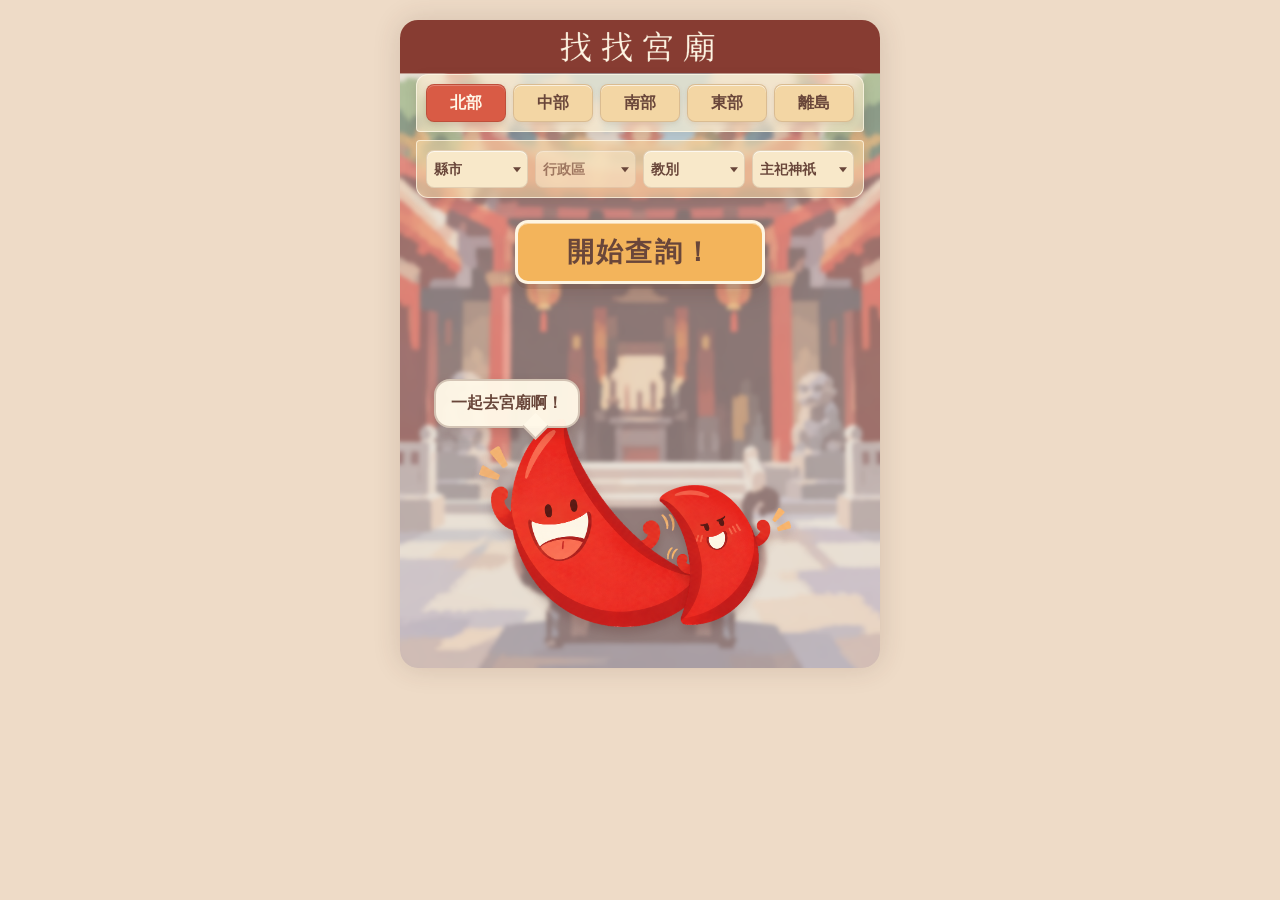
==== temple-search-frontend/index.html @ a74e8eb1 "Add files via upload" ====
<!doctype html>
<html lang="zh-Hant">
<head>
  <meta charset="UTF-8">
  <meta name="viewport" content="width=device-width, initial-scale=1, viewport-fit=cover">
  <meta name="theme-color" content="#8E3E32">
  <title>找找宮廟</title>
  <link rel="stylesheet" href="style.css">
</head>
<body>
  <main class="app" aria-label="宮廟查詢系統">
    <section class="temple-stage">
      <!-- 標題與宮廟已經合併在這張圖片中，圖片會維持原始比例縮放。 -->
      <img
        class="temple-background"
        src="./images/temple-background.png"
        alt="找找宮廟"
      >

      <!-- 篩選介面疊在背景圖上方。 -->
      <form id="searchForm" class="search-panel" novalidate>
        <fieldset class="region-filter">
          <legend class="sr-only">選擇地區</legend>

          <button class="region-button is-selected" type="button" data-region="北部" aria-pressed="true" disabled>北部</button>
          <button class="region-button" type="button" data-region="中部" aria-pressed="false" disabled>中部</button>
          <button class="region-button" type="button" data-region="南部" aria-pressed="false" disabled>南部</button>
          <button class="region-button" type="button" data-region="東部" aria-pressed="false" disabled>東部</button>
          <button class="region-button" type="button" data-region="離島" aria-pressed="false" disabled>離島</button>
        </fieldset>

        <div class="select-filter">
          <label class="select-wrap">
            <span class="sr-only">縣市</span>
            <select id="citySelect" name="city" disabled>
              <option value="">載入中…</option>
            </select>
          </label>

          <label class="select-wrap">
            <span class="sr-only">行政區</span>
            <select id="districtSelect" name="district" disabled>
              <option value="">行政區</option>
            </select>
          </label>

          <label class="select-wrap">
            <span class="sr-only">教別</span>
            <select id="religionSelect" name="religion" disabled>
              <option value="">載入中…</option>
            </select>
          </label>

          <label class="select-wrap">
            <span class="sr-only">主祀神祇</span>
            <select id="deitySelect" name="deity" disabled>
              <option value="">載入中…</option>
            </select>
          </label>
        </div>

        <button id="searchButton" class="search-button" type="submit" disabled>
          <span class="search-button__label">開始查詢！</span>
          <span class="search-button__loading" aria-hidden="true">查詢中…</span>
        </button>
      </form>

      <!-- 第一次後端回傳：符合條件的宮廟清單。 -->
      <section
        id="resultsPanel"
        class="overlay-panel"
        aria-labelledby="resultsTitle"
        hidden
      >
        <button
          id="closeResultsButton"
          class="overlay-close"
          type="button"
          aria-label="關閉查詢結果"
        >
          ×
        </button>

        <div class="overlay-scroll">
          <header class="overlay-heading">
            <h2 id="resultsTitle">查詢結果</h2>
            <p id="resultCount">正在取得符合條件的宮廟…</p>
          </header>

          <div id="resultList" class="result-list"></div>
        </div>
      </section>

      <!-- 第二次後端回傳：使用者選定宮廟的詳細資料。 -->
      <section
        id="detailPanel"
        class="overlay-panel"
        aria-labelledby="detailName"
        hidden
      >
        <button
          id="closeDetailButton"
          class="overlay-close"
          type="button"
          aria-label="返回查詢結果"
        >
          ×
        </button>

        <div class="overlay-scroll">
          <header class="overlay-heading detail-heading">
            <h2 id="detailName">宮廟名稱</h2>
          </header>

          <dl class="detail-list">
            <div>
              <dt>教別／神祇</dt>
              <dd id="detailReligionDeity">—</dd>
            </div>

            <div>
              <dt>位置</dt>
              <dd id="detailAddress">—</dd>
            </div>

            <div>
              <dt>電話</dt>
              <dd id="detailPhone">—</dd>
            </div>

            <div>
              <dt>宮廟的摘要</dt>
              <dd id="detailSummary" class="detail-summary">—</dd>
            </div>
          </dl>
        </div>
      </section>

      <!-- 對話框會依照 script.js 的 MASCOT_DIALOGUES 輪流出現。 -->
      <div id="mascotLayer" class="mascot-layer">
        <div
          id="leftSpeechBubble"
          class="speech-bubble speech-bubble--left is-speaking"
          role="status"
          aria-live="polite"
        >
          一起去宮廟啊！
        </div>

        <div
          id="rightSpeechBubble"
          class="speech-bubble speech-bubble--right"
          role="status"
          aria-live="polite"
        >
          好啊，走起！
        </div>

        <button
          class="mascot mascot--left"
          type="button"
          data-speaker="left"
          aria-label="左邊吉祥物，點一下播放下一句對話"
        >
          <img src="./images/mascot-left.png" alt="開心揮手的男筊吉祥物">
        </button>

        <button
          class="mascot mascot--right"
          type="button"
          data-speaker="right"
          aria-label="右邊吉祥物，點一下播放下一句對話"
        >
          <img src="./images/mascot-right.png" alt="準備出發的女筊吉祥物">
        </button>
      </div>
    </section>

    <p id="statusMessage" class="status-message" role="status" aria-live="polite"></p>
  </main>

  <!-- 初步篩選資料直接由 JavaScript 載入，不需要先向後端請求。 -->
  <script src="./data/filter-options.js" defer></script>
  <script src="./script.js" defer></script>
</body>
</html>
---- temple-search-frontend/style.css ----
:root {
  --region-bg: #F3D6A4;
  --select-bg: #F8E8C9;
  --text-brown: #69463A;
  --selected-red: #D95B45;
  --cream-white: #FFF8E8;
  --search-orange: #F3B45B;
  --panel-brown: rgba(105, 70, 58, 0.20);
  --shadow: rgba(80, 47, 36, 0.22);
}

* {
  box-sizing: border-box;
}

html,
body {
  margin: 0;
  min-height: 100%;
}

body {
  background: #EEDBC7;
  color: var(--text-brown);
  font-family: "Noto Sans TC", "PingFang TC", "Microsoft JhengHei", sans-serif;
  -webkit-tap-highlight-color: transparent;
}

button,
select {
  font: inherit;
}

button {
  touch-action: manipulation;
}

.app {
  width: min(100%, 480px);
  min-height: 100svh;
  margin: 0 auto;
  overflow: hidden;
  background: #F8E8C9;
  box-shadow: 0 0 28px rgba(76, 45, 35, 0.16);
}

.temple-stage {
  position: relative;
  width: 100%;
  isolation: isolate;
}

.temple-background {
  display: block;
  width: 100%;
  height: auto;
  user-select: none;
  -webkit-user-drag: none;
}

.search-panel {
  position: absolute;
  z-index: 2;
  top: 8.35%;
  left: 3.4%;
  width: 93.2%;
}

.region-filter {
  display: grid;
  grid-template-columns: repeat(5, minmax(0, 1fr));
  gap: clamp(4px, 1.25vw, 7px);
  min-width: 0;
  margin: 0;
  padding: clamp(6px, 1.7vw, 9px);
  border: 1px solid rgba(255, 248, 232, 0.72);
  border-radius: 12px 12px 4px 4px;
  background: rgba(248, 232, 201, 0.60);
  box-shadow: 0 4px 12px var(--panel-brown);
  backdrop-filter: blur(5px);
  -webkit-backdrop-filter: blur(5px);
}

.region-button {
  min-width: 0;
  min-height: 38px;
  padding: 7px 2px;
  border: 1.5px solid rgba(105, 70, 58, 0.18);
  border-radius: 8px;
  background: var(--region-bg);
  color: var(--text-brown);
  box-shadow:
    inset 0 1px 0 rgba(255, 255, 255, 0.65),
    0 2px 5px rgba(105, 70, 58, 0.12);
  font-size: clamp(13px, 3.55vw, 16px);
  font-weight: 700;
  line-height: 1;
  white-space: nowrap;
  cursor: pointer;
  transition: transform 120ms ease, background-color 150ms ease, color 150ms ease;
}

.region-button:active {
  transform: translateY(1px) scale(0.98);
}

.region-button:disabled {
  cursor: wait;
  opacity: 0.64;
}

.region-button.is-selected {
  border-color: rgba(128, 47, 34, 0.30);
  background: var(--selected-red);
  color: var(--cream-white);
  box-shadow:
    inset 0 1px 0 rgba(255, 255, 255, 0.24),
    0 3px 7px rgba(105, 70, 58, 0.22);
}

.region-button:focus-visible,
.select-wrap select:focus-visible,
.search-button:focus-visible {
  outline: 3px solid rgba(217, 91, 69, 0.35);
  outline-offset: 2px;
}

.select-filter {
  display: grid;
  grid-template-columns: repeat(4, minmax(0, 1fr));
  gap: clamp(4px, 1.25vw, 7px);
  min-width: 0;
  margin-top: clamp(5px, 1.4vw, 8px);
  padding: clamp(6px, 1.7vw, 9px);
  border: 1px solid rgba(255, 248, 232, 0.72);
  border-radius: 4px 4px 12px 12px;
  background: rgba(243, 214, 164, 0.58);
  box-shadow: 0 4px 12px var(--panel-brown);
  backdrop-filter: blur(5px);
  -webkit-backdrop-filter: blur(5px);
}

.select-wrap {
  position: relative;
  min-width: 0;
}

.select-wrap::after {
  position: absolute;
  top: 50%;
  right: 7px;
  width: 0;
  height: 0;
  border-top: 5px solid var(--text-brown);
  border-right: 4px solid transparent;
  border-left: 4px solid transparent;
  content: "";
  pointer-events: none;
  transform: translateY(-35%);
}

.select-wrap select {
  width: 100%;
  min-width: 0;
  min-height: 38px;
  padding: 6px 20px 6px 7px;
  border: 1.5px solid rgba(105, 70, 58, 0.16);
  border-radius: 8px;
  appearance: none;
  -webkit-appearance: none;
  overflow: hidden;
  background: var(--select-bg);
  color: var(--text-brown);
  box-shadow: inset 0 1px 0 rgba(255, 255, 255, 0.72);
  font-size: clamp(11px, 3vw, 14px);
  font-weight: 700;
  text-overflow: ellipsis;
  white-space: nowrap;
  cursor: pointer;
}

.select-wrap select:disabled {
  cursor: not-allowed;
  opacity: 0.58;
}

.search-button {
  position: absolute;
  top: calc(100% + clamp(13px, 4vw, 22px));
  left: 50%;
  width: min(58%, 250px);
  min-height: clamp(50px, 14vw, 64px);
  padding: 9px 18px;
  border: 3px solid rgba(255, 248, 232, 0.96);
  border-radius: 13px;
  background: var(--search-orange);
  color: var(--text-brown);
  box-shadow:
    0 5px 0 rgba(105, 70, 58, 0.20),
    0 9px 18px rgba(80, 47, 36, 0.20),
    inset 0 1px 0 rgba(255, 255, 255, 0.48);
  font-size: clamp(20px, 5.7vw, 27px);
  font-weight: 900;
  letter-spacing: 0.08em;
  white-space: nowrap;
  cursor: pointer;
  transform: translateX(-50%);
  transition: transform 120ms ease, filter 150ms ease, box-shadow 120ms ease;
}

.search-button:active {
  box-shadow:
    0 2px 0 rgba(105, 70, 58, 0.20),
    0 5px 10px rgba(80, 47, 36, 0.18);
  transform: translate(-50%, 3px);
}

.search-button:disabled {
  cursor: wait;
  filter: saturate(0.72);
}

.search-button__loading {
  display: none;
}

.search-button.is-loading .search-button__label {
  display: none;
}

.search-button.is-loading .search-button__loading {
  display: inline;
}

.mascot-layer {
  position: absolute;
  z-index: 3;
  inset: 0;
  pointer-events: none;
}

[hidden] {
  display: none !important;
}

.overlay-panel {
  position: absolute;
  z-index: 5;
  top: 27.5%;
  right: 3.5%;
  bottom: 2.8%;
  left: 3.5%;
  overflow: hidden;
  border: 2px solid rgba(105, 70, 58, 0.32);
  border-radius: 14px;
  background: rgba(248, 216, 164, 0.88);
  box-shadow: 0 10px 28px rgba(76, 34, 27, 0.28);
  backdrop-filter: blur(5px);
  -webkit-backdrop-filter: blur(5px);
}

.overlay-scroll {
  height: 100%;
  overflow-x: hidden;
  overflow-y: auto;
  padding: clamp(16px, 4.6vw, 23px);
  padding-right: clamp(17px, 5.2vw, 28px);
  padding-bottom: clamp(95px, 27vw, 132px);
  scrollbar-color: rgba(105, 70, 58, 0.38) rgba(255, 248, 232, 0.26);
  scrollbar-width: thin;
  overscroll-behavior: contain;
  -webkit-overflow-scrolling: touch;
}

.overlay-scroll::-webkit-scrollbar {
  width: 7px;
}

.overlay-scroll::-webkit-scrollbar-track {
  border-radius: 99px;
  background: rgba(255, 248, 232, 0.28);
}

.overlay-scroll::-webkit-scrollbar-thumb {
  border-radius: 99px;
  background: rgba(105, 70, 58, 0.38);
}

.overlay-close {
  position: absolute;
  z-index: 3;
  top: 10px;
  right: 10px;
  width: clamp(42px, 12vw, 52px);
  aspect-ratio: 1;
  border: 2px solid var(--text-brown);
  border-radius: 5px;
  background: var(--search-orange);
  color: #2F201B;
  box-shadow: 0 3px 7px rgba(76, 34, 27, 0.18);
  font-size: clamp(27px, 8vw, 36px);
  font-weight: 500;
  line-height: 0.8;
  cursor: pointer;
}

.overlay-close:active {
  transform: translateY(1px);
}

.overlay-heading {
  margin: 0 58px 13px 0;
}

.overlay-heading h2 {
  margin: 0;
  color: #3F2A23;
  font-size: clamp(22px, 6vw, 28px);
  font-weight: 900;
  line-height: 1.3;
}

.overlay-heading p {
  margin: 5px 0 0;
  color: rgba(105, 70, 58, 0.82);
  font-size: clamp(12px, 3.2vw, 15px);
  font-weight: 700;
}

.result-list {
  display: grid;
  gap: 9px;
}

.result-card {
  width: 100%;
  padding: 12px 13px;
  border: 1.5px solid rgba(105, 70, 58, 0.22);
  border-radius: 11px;
  background: rgba(255, 248, 232, 0.74);
  color: var(--text-brown);
  box-shadow: 0 3px 8px rgba(76, 34, 27, 0.10);
  text-align: left;
  cursor: pointer;
  transition: transform 120ms ease, background-color 150ms ease;
}

.result-card:active {
  background: rgba(255, 248, 232, 0.94);
  transform: scale(0.985);
}

.result-card:disabled {
  cursor: not-allowed;
  opacity: 0.65;
}

.result-card:focus-visible,
.overlay-close:focus-visible {
  outline: 3px solid rgba(217, 91, 69, 0.46);
  outline-offset: 2px;
}

.result-card h3 {
  margin: 0 0 6px;
  color: #3F2A23;
  font-size: clamp(17px, 4.6vw, 21px);
  line-height: 1.35;
}

.result-card p {
  margin: 3px 0 0;
  font-size: clamp(12px, 3.3vw, 15px);
  line-height: 1.5;
}

.result-card__label {
  font-weight: 800;
}

.empty-state,
.panel-error,
.panel-loading {
  margin: 24px 0;
  padding: 18px 14px;
  border-radius: 10px;
  background: rgba(255, 248, 232, 0.65);
  font-size: 15px;
  font-weight: 700;
  line-height: 1.6;
  text-align: center;
}

.detail-heading {
  margin-bottom: 20px;
}

.detail-list {
  display: grid;
  gap: clamp(16px, 4.8vw, 23px);
  margin: 0;
}

.detail-list div {
  display: grid;
  gap: 5px;
}

.detail-list dt {
  color: #3F2A23;
  font-size: clamp(17px, 4.8vw, 22px);
  font-weight: 900;
  line-height: 1.3;
}

.detail-list dd {
  margin: 0;
  color: var(--text-brown);
  font-size: clamp(14px, 3.8vw, 18px);
  font-weight: 600;
  line-height: 1.65;
  overflow-wrap: anywhere;
}

.detail-summary {
  white-space: pre-line;
}

/* 結果／詳細模式：停止對話並把兩隻吉祥物縮到右下角。 */
.temple-stage.is-result-mode .speech-bubble {
  display: none;
}

.temple-stage.is-result-mode .search-panel {
  pointer-events: none;
}

.temple-stage.is-result-mode .mascot-layer {
  z-index: 6;
}

.temple-stage.is-result-mode .mascot {
  pointer-events: none;
}

.temple-stage.is-result-mode .mascot--left {
  right: 11.5%;
  bottom: 3.2%;
  left: auto;
  width: 22%;
  animation-play-state: paused;
  transform: rotate(-8deg);
}

.temple-stage.is-result-mode .mascot--right {
  right: 2.2%;
  bottom: 2.8%;
  width: 14%;
  animation-play-state: paused;
  transform: rotate(7deg);
}

.mascot {
  position: absolute;
  z-index: 1;
  margin: 0;
  padding: 0;
  border: 0;
  background: transparent;
  pointer-events: auto;
  cursor: pointer;
  transform-origin: 50% 100%;
}

.mascot img {
  display: block;
  width: 100%;
  height: auto;
  filter: drop-shadow(0 6px 5px rgba(76, 34, 27, 0.22));
  user-select: none;
  -webkit-user-drag: none;
}

.mascot--left {
  left: 16.5%;
  bottom: 6.3%;
  width: 48%;
  animation: mascot-bounce-left 3.8s ease-in-out infinite;
}

.mascot--right {
  right: 18.5%;
  bottom: 6.6%;
  width: 29%;
  animation: mascot-bounce-right 4.1s ease-in-out 0.55s infinite;
}

.mascot:focus-visible {
  outline: 3px solid rgba(255, 248, 232, 0.92);
  outline-offset: 4px;
  border-radius: 45%;
}

.speech-bubble {
  position: absolute;
  z-index: 2;
  max-width: 42%;
  padding: clamp(7px, 2.1vw, 11px) clamp(10px, 2.8vw, 15px);
  border: 2px solid rgba(105, 70, 58, 0.28);
  border-radius: 16px;
  background: rgba(255, 248, 232, 0.96);
  color: var(--text-brown);
  box-shadow: 0 5px 12px rgba(76, 34, 27, 0.18);
  font-size: clamp(12px, 3.5vw, 16px);
  font-weight: 800;
  line-height: 1.4;
  text-align: center;
  opacity: 0;
  pointer-events: none;
  transform: translateY(5px) scale(0.96);
  transition: opacity 260ms ease, transform 260ms ease;
}

.speech-bubble.is-speaking {
  opacity: 1;
  transform: translateY(0) scale(1);
}

.speech-bubble::after {
  position: absolute;
  bottom: -10px;
  width: 17px;
  height: 17px;
  border-right: 2px solid rgba(105, 70, 58, 0.28);
  border-bottom: 2px solid rgba(105, 70, 58, 0.28);
  background: rgba(255, 248, 232, 0.96);
  content: "";
  transform: rotate(45deg);
}

.speech-bubble--left {
  top: 55.5%;
  left: 7%;
}

.speech-bubble--left::after {
  left: 64%;
}

.speech-bubble--right {
  top: 61.5%;
  right: 5.5%;
}

.speech-bubble--right::after {
  right: 54%;
}

@keyframes mascot-bounce-left {
  0%,
  100% {
    transform: translateY(0) rotate(-0.25deg);
  }

  50% {
    transform: translateY(-4px) rotate(0.25deg);
  }
}

@keyframes mascot-bounce-right {
  0%,
  100% {
    transform: translateY(0) rotate(0.2deg);
  }

  50% {
    transform: translateY(-3px) rotate(-0.2deg);
  }
}

.status-message {
  min-height: 0;
  margin: 0;
  padding: 0 18px;
  background: #FFF8E8;
  color: var(--text-brown);
  font-size: 14px;
  line-height: 1.6;
  text-align: center;
}

.status-message:not(:empty) {
  min-height: 44px;
  padding-top: 11px;
  padding-bottom: 11px;
}

.sr-only {
  position: absolute;
  width: 1px;
  height: 1px;
  padding: 0;
  margin: -1px;
  overflow: hidden;
  clip: rect(0, 0, 0, 0);
  white-space: nowrap;
  border: 0;
}

@media (max-width: 350px) {
  .search-panel {
    left: 2.5%;
    width: 95%;
  }

  .region-filter,
  .select-filter {
    gap: 3px;
    padding: 5px;
  }

  .region-button,
  .select-wrap select {
    min-height: 35px;
  }

  .select-wrap select {
    padding-right: 16px;
    padding-left: 4px;
  }

  .select-wrap::after {
    right: 5px;
  }
}

@media (min-width: 481px) {
  body {
    padding-block: 20px;
  }

  .app {
    min-height: 0;
    border-radius: 18px;
  }
}

@media (prefers-reduced-motion: reduce) {
  *,
  *::before,
  *::after {
    scroll-behavior: auto !important;
    transition-duration: 0.01ms !important;
  }

  .mascot--left,
  .mascot--right {
    animation: none;
  }
}
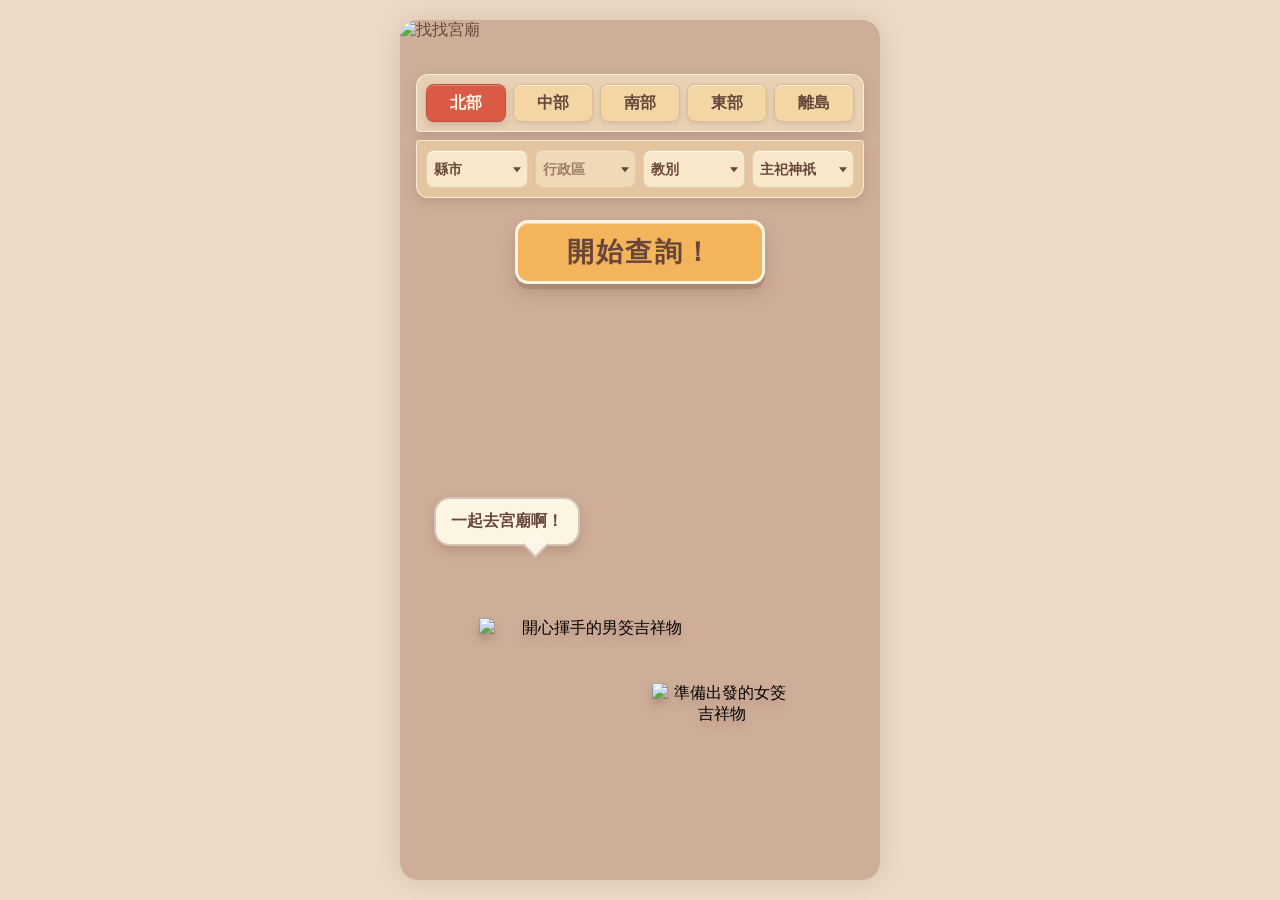
==== commit cb6b20b7: "Add files via upload" ====
--- a/temple-search-frontend/index.html
+++ b/temple-search-frontend/index.html
@@ -5,6 +5,10 @@
   <meta name="viewport" content="width=device-width, initial-scale=1, viewport-fit=cover">
   <meta name="theme-color" content="#8E3E32">
   <title>找找宮廟</title>
+  <!-- 首屏圖片先下載，減少手機第一次開啟時逐張出現的情況。 -->
+  <link rel="preload" as="image" href="images/temple-background.webp" type="image/webp" fetchpriority="high">
+  <link rel="preload" as="image" href="images/mascot-left.webp" type="image/webp">
+  <link rel="preload" as="image" href="images/mascot-right.webp" type="image/webp">
   <link rel="stylesheet" href="style.css">
 </head>
 <body>
@@ -13,8 +17,13 @@
       <!-- 標題與宮廟已經合併在這張圖片中，圖片會維持原始比例縮放。 -->
       <img
         class="temple-background"
-        src="./images/temple-background.png"
+        src="images/temple-background.webp"
         alt="找找宮廟"
+        width="1518"
+        height="2048"
+        loading="eager"
+        decoding="async"
+        fetchpriority="high"
       >
 
       <!-- 篩選介面疊在背景圖上方。 -->
@@ -129,7 +138,7 @@
             </div>
 
             <div>
-              <dt>宮廟的摘要</dt>
+              <dt>LLM 對宮廟的摘要</dt>
               <dd id="detailSummary" class="detail-summary">—</dd>
             </div>
           </dl>
@@ -162,7 +171,14 @@
           data-speaker="left"
           aria-label="左邊吉祥物，點一下播放下一句對話"
         >
-          <img src="./images/mascot-left.png" alt="開心揮手的男筊吉祥物">
+          <img
+            src="images/mascot-left.webp"
+            alt="開心揮手的男筊吉祥物"
+            width="776"
+            height="701"
+            loading="eager"
+            decoding="async"
+          >
         </button>
 
         <button
@@ -171,7 +187,14 @@
           data-speaker="right"
           aria-label="右邊吉祥物，點一下播放下一句對話"
         >
-          <img src="./images/mascot-right.png" alt="準備出發的女筊吉祥物">
+          <img
+            src="images/mascot-right.webp"
+            alt="準備出發的女筊吉祥物"
+            width="555"
+            height="559"
+            loading="eager"
+            decoding="async"
+          >
         </button>
       </div>
     </section>
@@ -180,7 +203,7 @@
   </main>
 
   <!-- 初步篩選資料直接由 JavaScript 載入，不需要先向後端請求。 -->
-  <script src="./data/filter-options.js" defer></script>
-  <script src="./script.js" defer></script>
+  <script src="data/filter-options.js" defer></script>
+  <script src="script.js" defer></script>
 </body>
 </html>
--- a/temple-search-frontend/style.css
+++ b/temple-search-frontend/style.css
@@ -19,6 +19,10 @@
   min-height: 100%;
 }
 
+html {
+  background: #EEDBC7;
+}
+
 body {
   background: #EEDBC7;
   color: var(--text-brown);
@@ -37,6 +41,7 @@
 
 .app {
   width: min(100%, 480px);
+  min-height: 100vh;
   min-height: 100svh;
   margin: 0 auto;
   overflow: hidden;
@@ -47,13 +52,21 @@
 .temple-stage {
   position: relative;
   width: 100%;
+  min-height: 100vh;
+  min-height: 100svh;
+  overflow: hidden;
+  background: #CFAE99;
   isolation: isolate;
 }
 
 .temple-background {
+  position: absolute;
+  inset: 0;
   display: block;
   width: 100%;
-  height: auto;
+  height: 100%;
+  object-fit: cover;
+  object-position: center top;
   user-select: none;
   -webkit-user-drag: none;
 }
@@ -61,7 +74,8 @@
 .search-panel {
   position: absolute;
   z-index: 2;
-  top: 8.35%;
+  /* 以畫面寬度定位，避免長螢幕把篩選器推得太下面。 */
+  top: clamp(36px, 11.25vw, 54px);
   left: 3.4%;
   width: 93.2%;
 }
@@ -246,9 +260,10 @@
 .overlay-panel {
   position: absolute;
   z-index: 5;
-  top: 27.5%;
+  /* 上緣維持原設計位置，底部則跟著手機畫面延伸。 */
+  top: clamp(118px, 37vw, 178px);
   right: 3.5%;
-  bottom: 2.8%;
+  bottom: max(2.8%, env(safe-area-inset-bottom));
   left: 3.5%;
   overflow: hidden;
   border: 2px solid rgba(105, 70, 58, 0.32);
@@ -643,6 +658,10 @@
     min-height: 0;
     border-radius: 18px;
   }
+
+  .temple-stage {
+    min-height: calc(100svh - 40px);
+  }
 }
 
 @media (prefers-reduced-motion: reduce) {
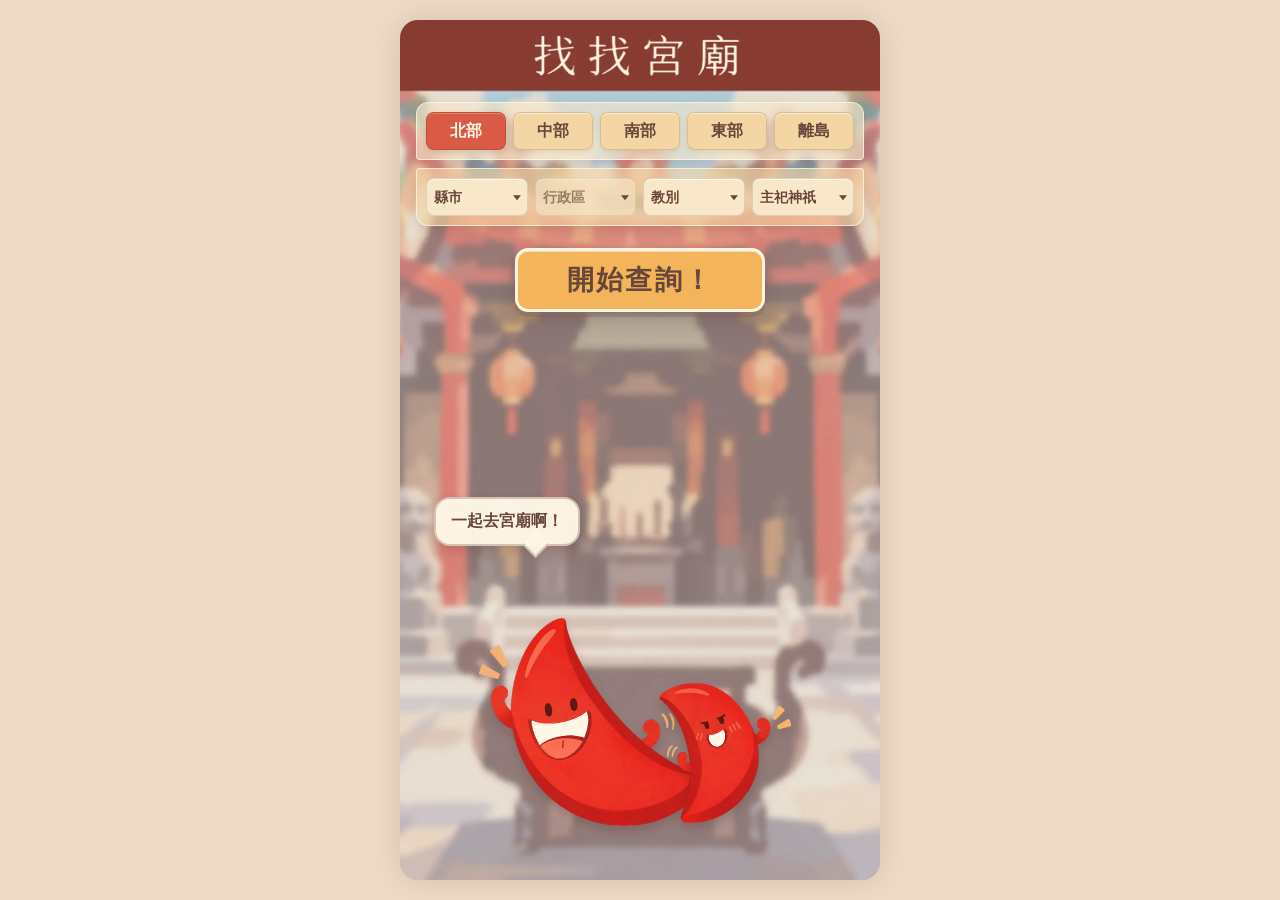
==== commit 3767561e: "Add files via upload" ====
--- a/temple-search-frontend/index.html
+++ b/temple-search-frontend/index.html
@@ -9,7 +9,7 @@
   <link rel="preload" as="image" href="images/temple-background.webp" type="image/webp" fetchpriority="high">
   <link rel="preload" as="image" href="images/mascot-left.webp" type="image/webp">
   <link rel="preload" as="image" href="images/mascot-right.webp" type="image/webp">
-  <link rel="stylesheet" href="style.css">
+  <link rel="stylesheet" href="style.css?v=2">
 </head>
 <body>
   <main class="app" aria-label="宮廟查詢系統">
--- a/temple-search-frontend/style.css
+++ b/temple-search-frontend/style.css
@@ -75,7 +75,7 @@
   position: absolute;
   z-index: 2;
   /* 以畫面寬度定位，避免長螢幕把篩選器推得太下面。 */
-  top: clamp(36px, 11.25vw, 54px);
+  top: clamp(64px, 17vw, 82px);
   left: 3.4%;
   width: 93.2%;
 }
